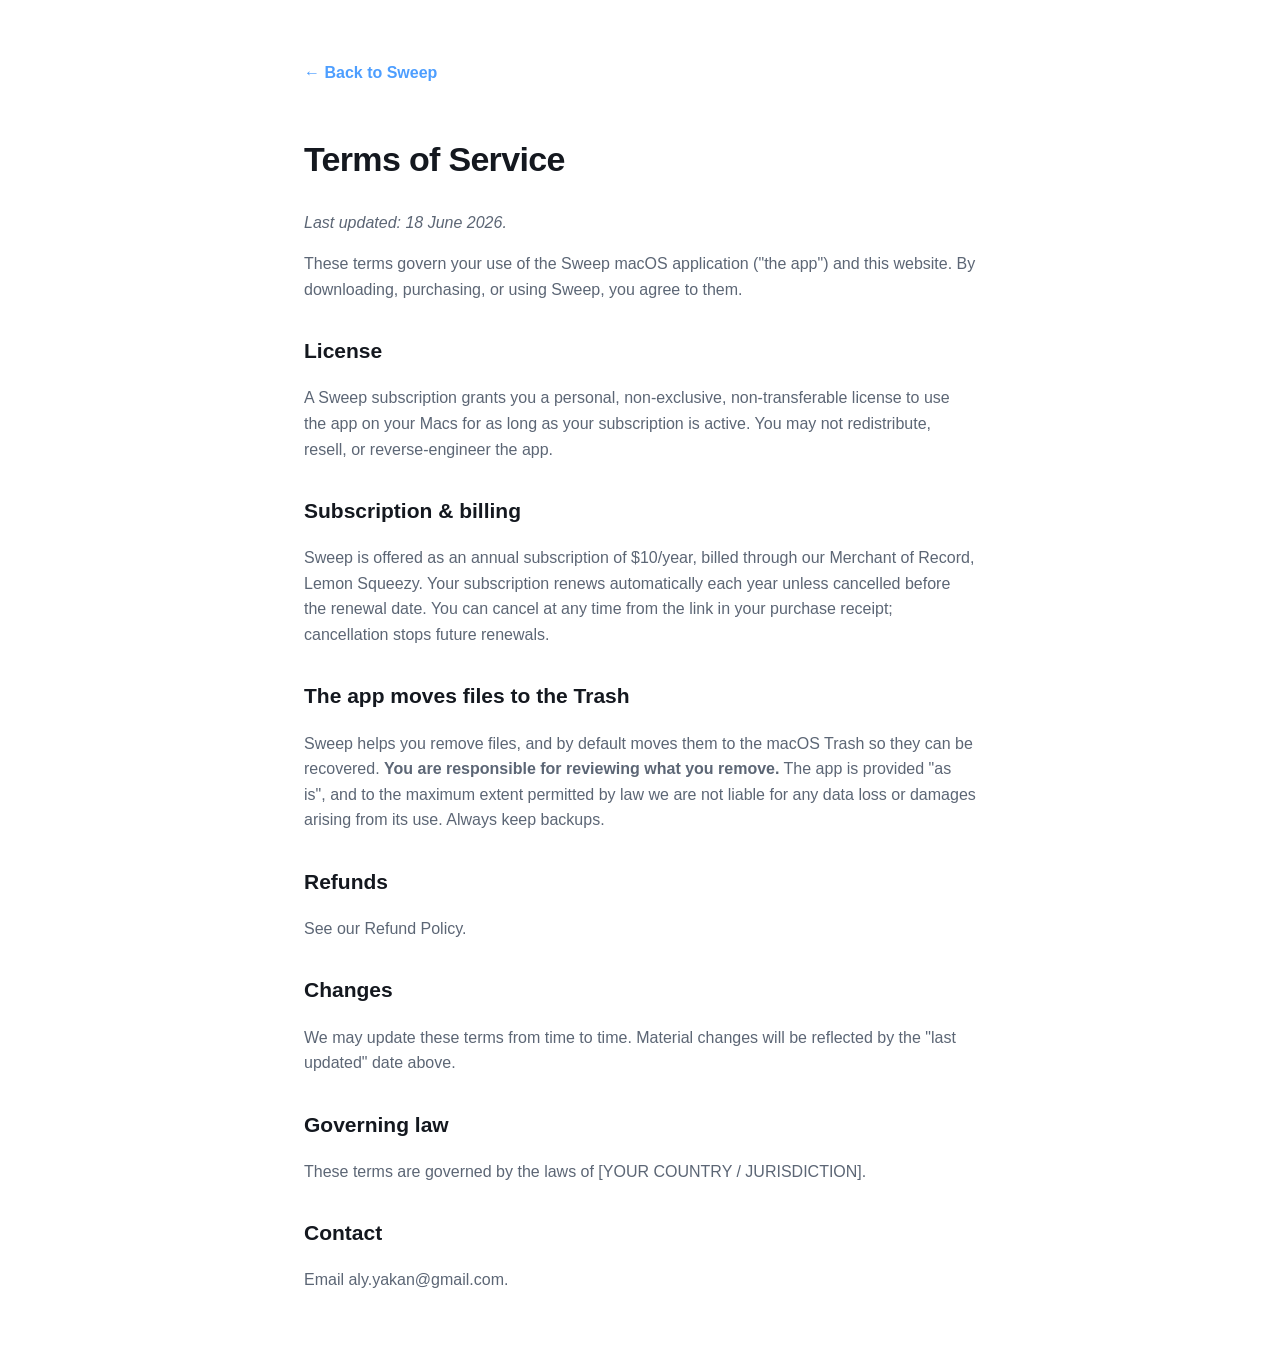
==== terms.html @ a2a2dd5b "Add Sweep landing page and store legal pages Co-Authored-By: Claude Opus 4.8 <noreply@anthropic.com>" ====
<!DOCTYPE html>
<html lang="en">
<head>
  <meta charset="UTF-8" />
  <meta name="viewport" content="width=device-width, initial-scale=1.0" />
  <title>Terms of Service — Sweep</title>
  <link rel="icon" href="assets/icon.png" />
  <link rel="stylesheet" href="styles.css" />
</head>
<body>
  <main class="legal">
    <a class="back" href="index.html">← Back to Sweep</a>
    <h1>Terms of Service</h1>
    <p><em>Last updated: 18 June 2026.</em></p>

    <p>
      These terms govern your use of the Sweep macOS application ("the app") and this
      website. By downloading, purchasing, or using Sweep, you agree to them.
    </p>

    <h2>License</h2>
    <p>
      A Sweep subscription grants you a personal, non-exclusive, non-transferable license
      to use the app on your Macs for as long as your subscription is active. You may not
      redistribute, resell, or reverse-engineer the app.
    </p>

    <h2>Subscription &amp; billing</h2>
    <p>
      Sweep is offered as an annual subscription of $10/year, billed through our Merchant
      of Record, Lemon Squeezy. Your subscription renews automatically each year unless
      cancelled before the renewal date. You can cancel at any time from the link in your
      purchase receipt; cancellation stops future renewals.
    </p>

    <h2>The app moves files to the Trash</h2>
    <p>
      Sweep helps you remove files, and by default moves them to the macOS Trash so they
      can be recovered. <strong>You are responsible for reviewing what you remove.</strong>
      The app is provided "as is", and to the maximum extent permitted by law we are not
      liable for any data loss or damages arising from its use. Always keep backups.
    </p>

    <h2>Refunds</h2>
    <p>See our <a href="refund.html">Refund Policy</a>.</p>

    <h2>Changes</h2>
    <p>
      We may update these terms from time to time. Material changes will be reflected by
      the "last updated" date above.
    </p>

    <h2>Governing law</h2>
    <!-- TODO: set your country/jurisdiction -->
    <p>These terms are governed by the laws of [YOUR COUNTRY / JURISDICTION].</p>

    <h2>Contact</h2>
    <!-- TODO: set your real support email -->
    <p>Email <a href="mailto:aly.yakan@gmail.com">aly.yakan@gmail.com</a>.</p>
  </main>
</body>
</html>
---- styles.css ----
:root {
  --blue: #4d9eff;
  --teal: #29ccba;
  --ink: #14181f;
  --muted: #5c6675;
  --bg: #ffffff;
  --bg-soft: #f5f8fc;
  --border: #e4e9f0;
  --radius: 14px;
  --grad: linear-gradient(135deg, var(--blue), var(--teal));
}

* { box-sizing: border-box; }

html { scroll-behavior: smooth; }

body {
  margin: 0;
  font-family: -apple-system, BlinkMacSystemFont, "Segoe UI", Roboto, Helvetica, Arial, sans-serif;
  color: var(--ink);
  background: var(--bg);
  line-height: 1.6;
  -webkit-font-smoothing: antialiased;
}

a { color: inherit; text-decoration: none; }

/* NAV */
.nav {
  position: sticky;
  top: 0;
  z-index: 10;
  display: flex;
  align-items: center;
  justify-content: space-between;
  padding: 14px 28px;
  background: rgba(255, 255, 255, 0.8);
  backdrop-filter: saturate(180%) blur(14px);
  border-bottom: 1px solid var(--border);
}
.brand { display: flex; align-items: center; gap: 10px; font-weight: 700; font-size: 19px; }
.brand img { border-radius: 8px; }
.nav-links { display: flex; align-items: center; gap: 22px; font-size: 15px; color: var(--muted); }
.nav-links a:hover { color: var(--ink); }

/* BUTTONS */
.btn {
  display: inline-block;
  padding: 11px 20px;
  border-radius: 10px;
  font-weight: 600;
  font-size: 15px;
  cursor: pointer;
  transition: transform 0.12s ease, box-shadow 0.12s ease, background 0.12s ease;
}
.btn:hover { transform: translateY(-1px); }
.btn-primary { background: var(--grad); color: #fff; box-shadow: 0 8px 20px rgba(77, 158, 255, 0.32); }
.btn-secondary { background: var(--bg-soft); color: var(--ink); border: 1px solid var(--border); }
.btn-ghost { background: transparent; color: var(--muted); padding: 8px 14px; }
.btn-ghost:hover { color: var(--ink); }

/* HERO */
.hero { text-align: center; padding: 72px 20px 40px; max-width: 820px; margin: 0 auto; }
.hero-icon { border-radius: 24px; box-shadow: 0 14px 40px rgba(20, 24, 31, 0.18); }
.hero h1 { font-size: clamp(34px, 6vw, 52px); line-height: 1.1; margin: 28px 0 18px; letter-spacing: -0.02em; }
.grad { background: var(--grad); -webkit-background-clip: text; background-clip: text; color: transparent; }
.lede { font-size: 19px; color: var(--muted); max-width: 620px; margin: 0 auto 28px; }
.cta-row { display: flex; gap: 14px; justify-content: center; flex-wrap: wrap; }
.hero-note { margin-top: 16px; font-size: 14px; color: var(--muted); }

/* APP PREVIEW MOCK */
.preview { margin: 56px auto 0; max-width: 720px; }
.window { border-radius: 16px; overflow: hidden; border: 1px solid var(--border); box-shadow: 0 30px 60px rgba(20, 24, 31, 0.18); background: #fff; }
.titlebar { display: flex; gap: 8px; padding: 12px 14px; background: var(--bg-soft); border-bottom: 1px solid var(--border); }
.dot { width: 12px; height: 12px; border-radius: 50%; }
.dot.red { background: #ff5f57; } .dot.yellow { background: #febc2e; } .dot.green { background: #28c840; }
.window-body { padding: 34px 30px; text-align: left; }
.stat { font-size: 44px; font-weight: 800; letter-spacing: -0.02em; }
.stat span { font-size: 17px; font-weight: 500; color: var(--muted); margin-left: 6px; }
.cards { display: grid; grid-template-columns: repeat(2, 1fr); gap: 14px; margin-top: 26px; }
.card { border: 1px solid var(--border); border-radius: var(--radius); padding: 16px 18px; display: flex; flex-direction: column; gap: 6px; background: var(--bg-soft); }
.card b { font-size: 15px; } .card span { color: var(--muted); font-size: 14px; }

/* SECTIONS */
.section { max-width: 980px; margin: 0 auto; padding: 64px 24px; }
.section h2 { font-size: clamp(26px, 4vw, 36px); text-align: center; margin: 0 0 40px; letter-spacing: -0.02em; }

.feature-grid { display: grid; grid-template-columns: repeat(auto-fit, minmax(260px, 1fr)); gap: 20px; }
.feature { border: 1px solid var(--border); border-radius: var(--radius); padding: 22px; background: #fff; }
.feature h3 { margin: 0 0 8px; font-size: 18px; }
.feature p { margin: 0; color: var(--muted); font-size: 15px; }
.feature code { background: var(--bg-soft); padding: 1px 6px; border-radius: 5px; font-size: 13px; }

/* PRIVACY */
.privacy { text-align: center; background: var(--bg-soft); max-width: none; }
.privacy-lede { max-width: 680px; margin: 0 auto; font-size: 18px; color: var(--muted); }
.privacy-lede strong { color: var(--ink); }

/* PRICING */
.price-card { max-width: 420px; margin: 0 auto; border: 1px solid var(--border); border-radius: 20px; padding: 36px; text-align: center; box-shadow: 0 20px 44px rgba(20, 24, 31, 0.08); }
.price { font-size: 56px; font-weight: 800; letter-spacing: -0.03em; }
.price span { font-size: 20px; font-weight: 500; color: var(--muted); }
.price-sub { color: var(--muted); margin: 8px 0 22px; }
.price-list { list-style: none; padding: 0; margin: 0 0 26px; text-align: left; display: inline-block; }
.price-list li { padding: 7px 0 7px 28px; position: relative; }
.price-list li::before { content: "✓"; position: absolute; left: 0; color: var(--teal); font-weight: 800; }
.price-card .btn { display: block; margin-top: 12px; }

/* FOOTER */
.footer { border-top: 1px solid var(--border); padding: 40px 24px; text-align: center; color: var(--muted); }
.footer-brand { display: inline-flex; align-items: center; gap: 8px; font-weight: 700; color: var(--ink); }
.footer-brand img { border-radius: 6px; }
.footer-links { display: flex; gap: 20px; justify-content: center; margin: 18px 0; flex-wrap: wrap; }
.footer-links a:hover { color: var(--ink); }
.copyright { font-size: 13px; margin: 0; }

/* LEGAL PAGES */
.legal { max-width: 720px; margin: 0 auto; padding: 60px 24px; }
.legal h1 { font-size: 34px; letter-spacing: -0.02em; }
.legal h2 { font-size: 21px; margin-top: 32px; }
.legal p, .legal li { color: var(--muted); }
.legal .back { display: inline-block; margin-bottom: 24px; color: var(--blue); font-weight: 600; }

@media (max-width: 560px) {
  .nav-links a:not(.btn) { display: none; }
  .cards { grid-template-columns: 1fr; }
}
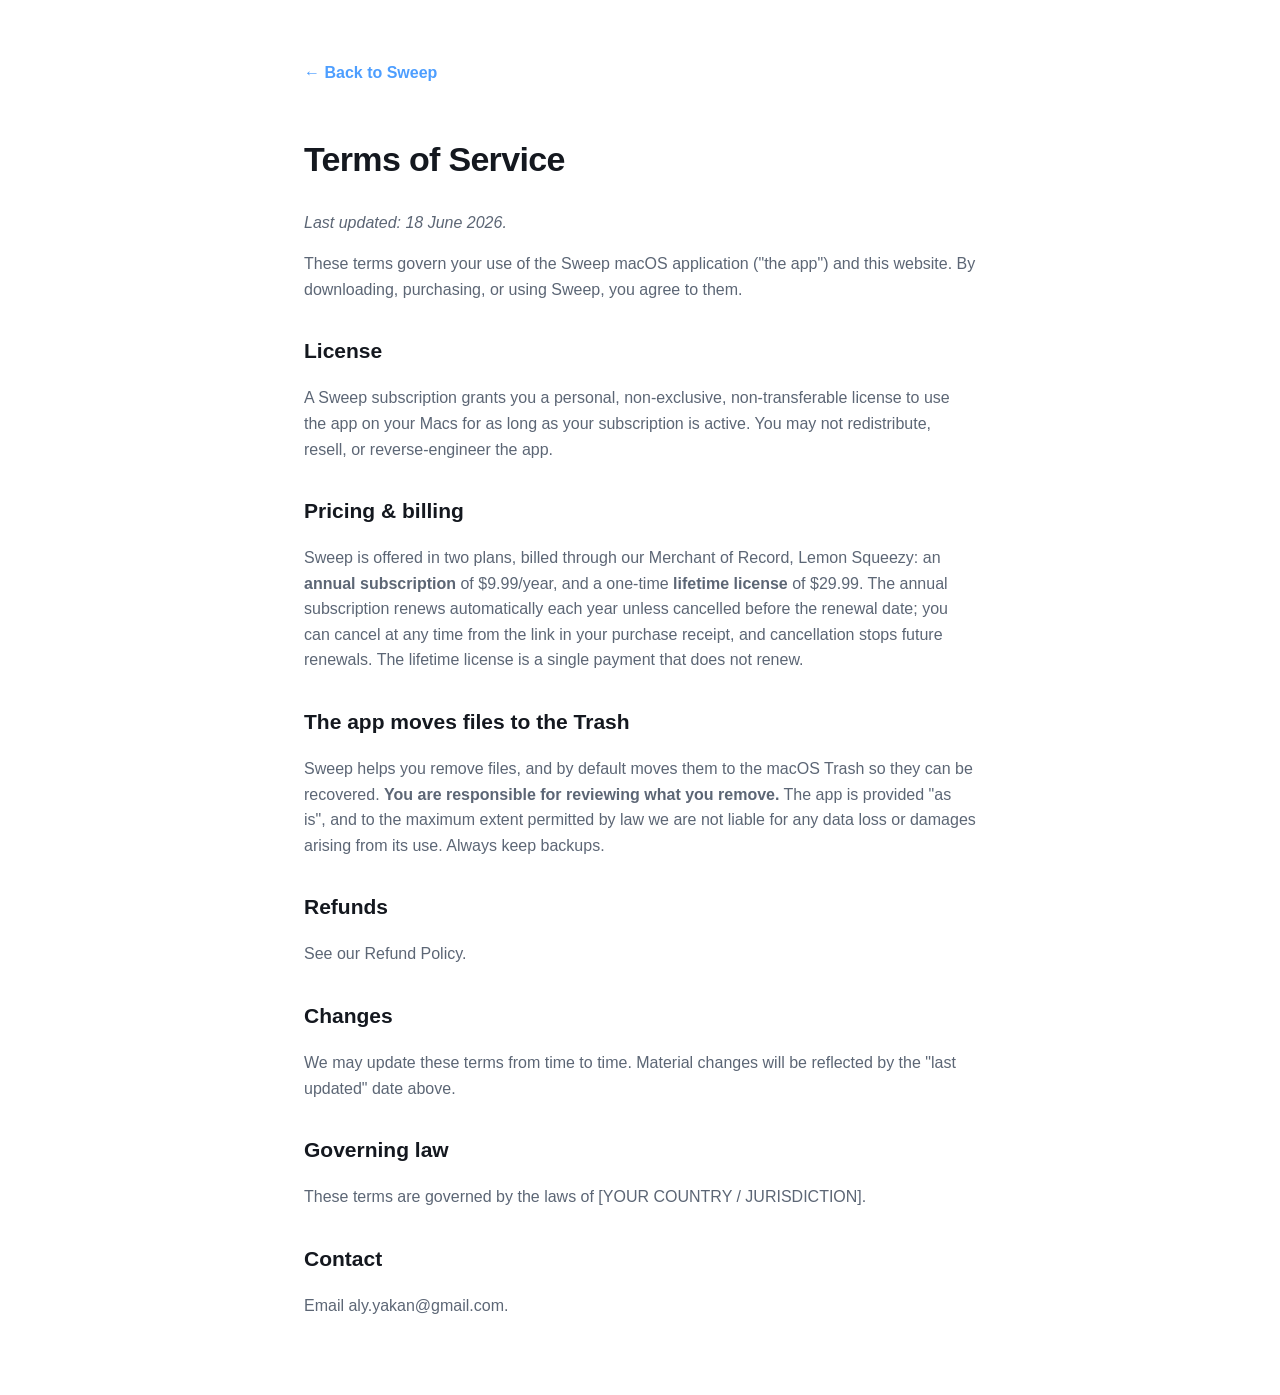
==== commit 8b131fef: "Update prices to $9.99/yr and $29.99 lifetime Match the Lemon Squeezy variants (USD). Updates pricin" ====
--- a/terms.html
+++ b/terms.html
@@ -25,12 +25,14 @@
       redistribute, resell, or reverse-engineer the app.
     </p>
 
-    <h2>Subscription &amp; billing</h2>
+    <h2>Pricing &amp; billing</h2>
     <p>
-      Sweep is offered as an annual subscription of $10/year, billed through our Merchant
-      of Record, Lemon Squeezy. Your subscription renews automatically each year unless
-      cancelled before the renewal date. You can cancel at any time from the link in your
-      purchase receipt; cancellation stops future renewals.
+      Sweep is offered in two plans, billed through our Merchant of Record, Lemon Squeezy:
+      an <strong>annual subscription</strong> of $9.99/year, and a one-time
+      <strong>lifetime license</strong> of $29.99. The annual subscription renews
+      automatically each year unless cancelled before the renewal date; you can cancel at
+      any time from the link in your purchase receipt, and cancellation stops future
+      renewals. The lifetime license is a single payment that does not renew.
     </p>
 
     <h2>The app moves files to the Trash</h2>
--- a/styles.css
+++ b/styles.css
@@ -68,18 +68,9 @@
 .cta-row { display: flex; gap: 14px; justify-content: center; flex-wrap: wrap; }
 .hero-note { margin-top: 16px; font-size: 14px; color: var(--muted); }
 
-/* APP PREVIEW MOCK */
-.preview { margin: 56px auto 0; max-width: 720px; }
-.window { border-radius: 16px; overflow: hidden; border: 1px solid var(--border); box-shadow: 0 30px 60px rgba(20, 24, 31, 0.18); background: #fff; }
-.titlebar { display: flex; gap: 8px; padding: 12px 14px; background: var(--bg-soft); border-bottom: 1px solid var(--border); }
-.dot { width: 12px; height: 12px; border-radius: 50%; }
-.dot.red { background: #ff5f57; } .dot.yellow { background: #febc2e; } .dot.green { background: #28c840; }
-.window-body { padding: 34px 30px; text-align: left; }
-.stat { font-size: 44px; font-weight: 800; letter-spacing: -0.02em; }
-.stat span { font-size: 17px; font-weight: 500; color: var(--muted); margin-left: 6px; }
-.cards { display: grid; grid-template-columns: repeat(2, 1fr); gap: 14px; margin-top: 26px; }
-.card { border: 1px solid var(--border); border-radius: var(--radius); padding: 16px 18px; display: flex; flex-direction: column; gap: 6px; background: var(--bg-soft); }
-.card b { font-size: 15px; } .card span { color: var(--muted); font-size: 14px; }
+/* APP PREVIEW SCREENSHOT */
+.preview { margin: 56px auto 0; max-width: 440px; }
+.preview img { width: 100%; height: auto; display: block; border-radius: 18px; box-shadow: 0 30px 70px rgba(20, 24, 31, 0.28); }
 
 /* SECTIONS */
 .section { max-width: 980px; margin: 0 auto; padding: 64px 24px; }
@@ -97,14 +88,21 @@
 .privacy-lede strong { color: var(--ink); }
 
 /* PRICING */
-.price-card { max-width: 420px; margin: 0 auto; border: 1px solid var(--border); border-radius: 20px; padding: 36px; text-align: center; box-shadow: 0 20px 44px rgba(20, 24, 31, 0.08); }
-.price { font-size: 56px; font-weight: 800; letter-spacing: -0.03em; }
-.price span { font-size: 20px; font-weight: 500; color: var(--muted); }
-.price-sub { color: var(--muted); margin: 8px 0 22px; }
+.pricing-intro { max-width: 560px; margin: -16px auto 40px; text-align: center; color: var(--muted); }
+.price-grid { display: grid; grid-template-columns: repeat(auto-fit, minmax(260px, 320px)); gap: 24px; justify-content: center; align-items: stretch; }
+.price-card { position: relative; display: flex; flex-direction: column; border: 1px solid var(--border); border-radius: 20px; padding: 34px; text-align: center; box-shadow: 0 20px 44px rgba(20, 24, 31, 0.08); }
+.price-card.featured { border-color: var(--blue); box-shadow: 0 26px 54px rgba(77, 158, 255, 0.20); }
+.badge { position: absolute; top: -13px; left: 50%; transform: translateX(-50%); background: var(--grad); color: #fff; font-size: 12px; font-weight: 700; letter-spacing: 0.03em; padding: 5px 14px; border-radius: 999px; white-space: nowrap; }
+.plan-name { font-size: 13px; font-weight: 700; text-transform: uppercase; letter-spacing: 0.08em; color: var(--muted); margin-bottom: 8px; }
+.price { font-size: 52px; font-weight: 800; letter-spacing: -0.03em; }
+.price span { font-size: 18px; font-weight: 500; color: var(--muted); margin-left: 4px; }
+.price-sub { color: var(--muted); margin: 8px 0 22px; min-height: 44px; }
 .price-list { list-style: none; padding: 0; margin: 0 0 26px; text-align: left; display: inline-block; }
 .price-list li { padding: 7px 0 7px 28px; position: relative; }
 .price-list li::before { content: "✓"; position: absolute; left: 0; color: var(--teal); font-weight: 800; }
-.price-card .btn { display: block; margin-top: 12px; }
+.price-card .btn { display: block; margin-top: auto; }
+.pricing-foot { text-align: center; margin-top: 30px; }
+.pricing-foot a { color: var(--blue); font-weight: 600; }
 
 /* FOOTER */
 .footer { border-top: 1px solid var(--border); padding: 40px 24px; text-align: center; color: var(--muted); }
